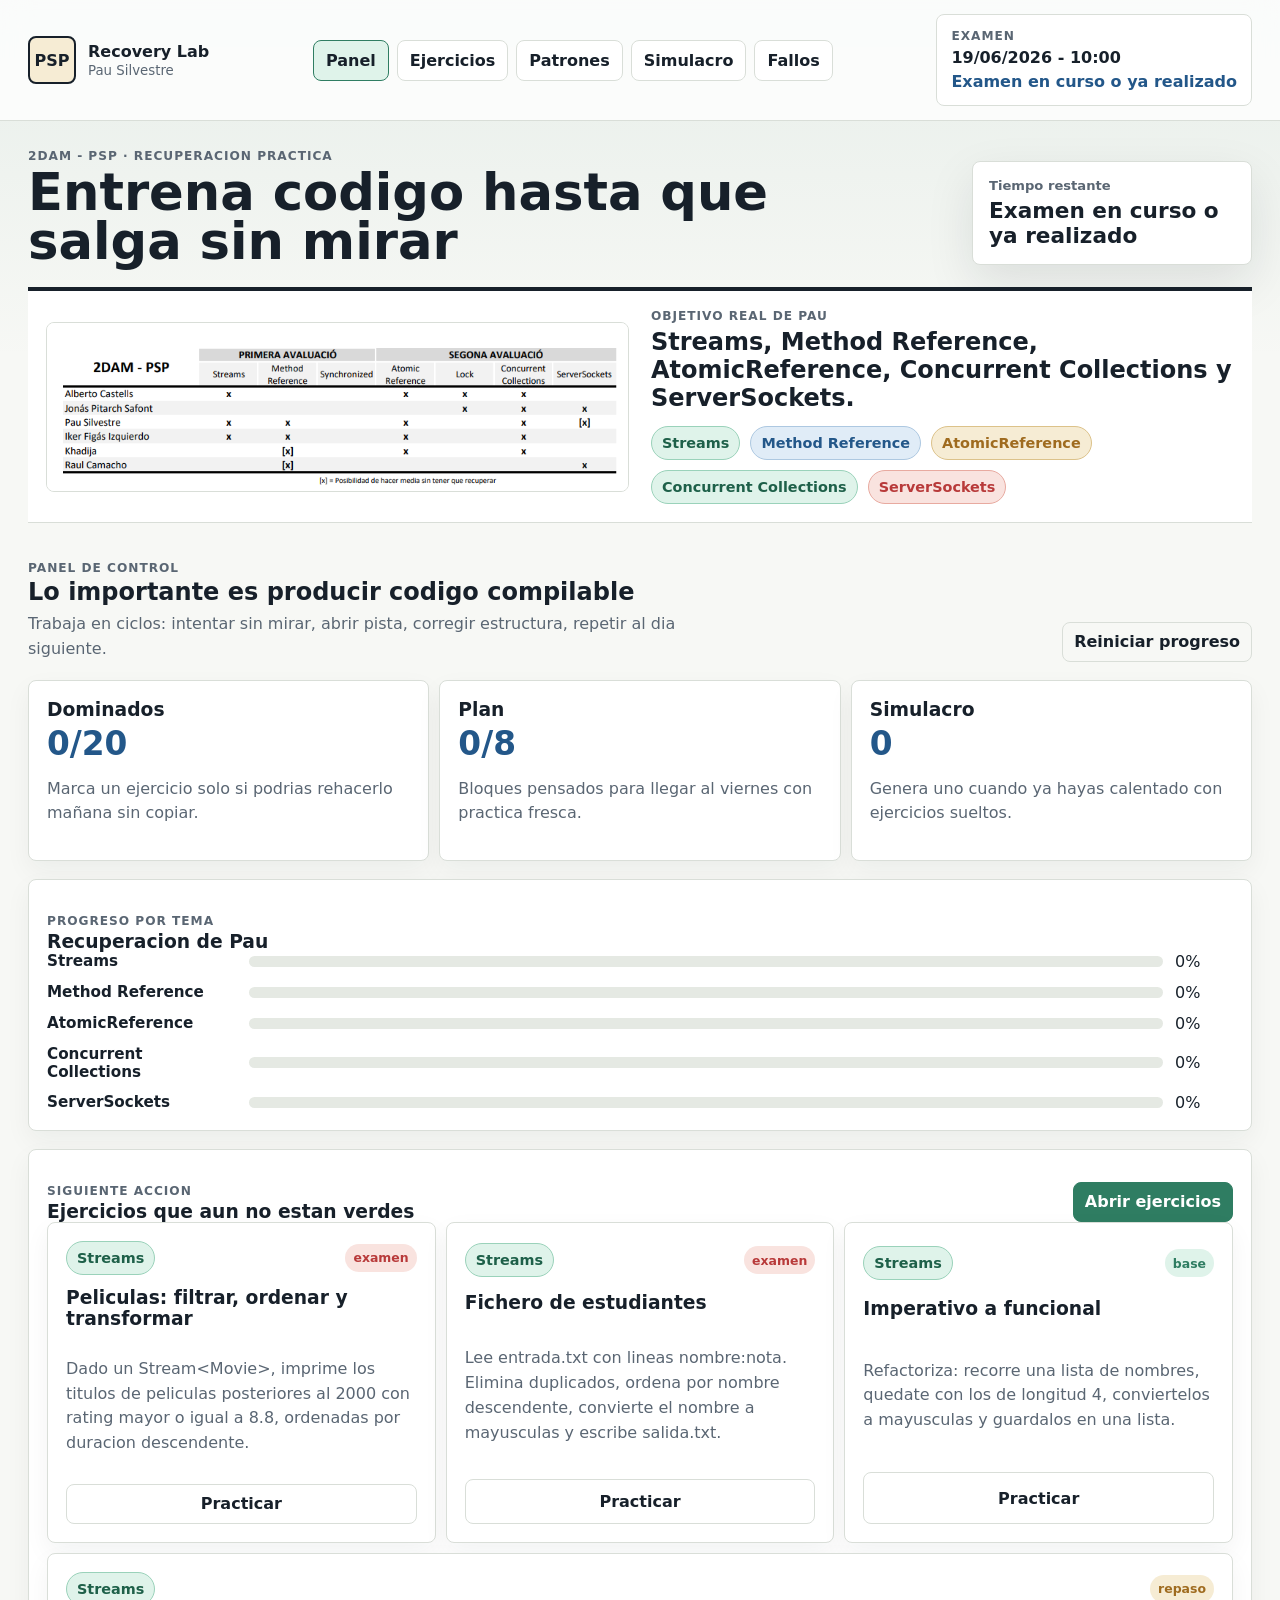
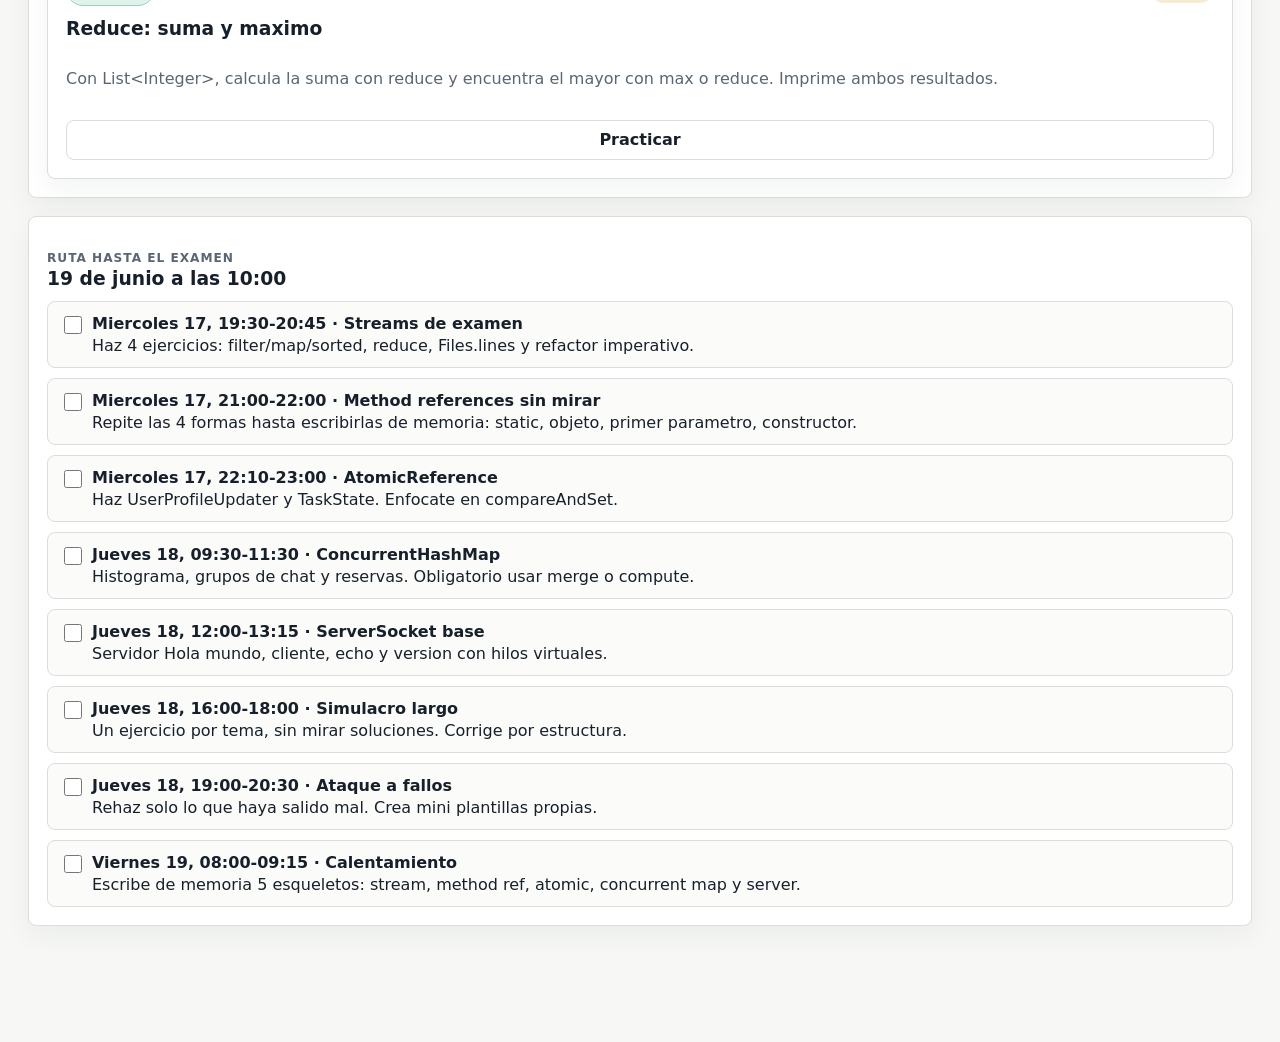
==== index.html @ b782ba67 "Add PSP recovery study site" ====
<!doctype html>
<html lang="es">
  <head>
    <meta charset="utf-8" />
    <meta name="viewport" content="width=device-width, initial-scale=1" />
    <title>PSP Recovery Lab - Pau Silvestre</title>
    <meta
      name="description"
      content="Entrenador practico de recuperacion para 2DAM PSP: Streams, Method References, AtomicReference, Concurrent Collections y ServerSockets."
    />
    <link rel="stylesheet" href="styles.css" />
  </head>
  <body>
    <div class="app-shell">
      <aside class="side-panel" aria-label="Navegacion principal">
        <a class="brand" href="#dashboard" data-view-link="dashboard" aria-label="Inicio">
          <span class="brand-mark">PSP</span>
          <span>
            <strong>Recovery Lab</strong>
            <small>Pau Silvestre</small>
          </span>
        </a>

        <nav class="main-nav">
          <button class="nav-button is-active" type="button" data-view-link="dashboard">
            Panel
          </button>
          <button class="nav-button" type="button" data-view-link="practice">
            Ejercicios
          </button>
          <button class="nav-button" type="button" data-view-link="patterns">
            Patrones
          </button>
          <button class="nav-button" type="button" data-view-link="exam">
            Simulacro
          </button>
          <button class="nav-button" type="button" data-view-link="mistakes">
            Fallos
          </button>
        </nav>

        <div class="side-card">
          <span class="mini-label">Examen</span>
          <strong>19/06/2026 - 10:00</strong>
          <span id="side-countdown">Calculando...</span>
        </div>

        <div class="side-links">
          <a href="temario/a3_stream.md">Streams</a>
          <a href="temario/a2_method_references.md">Method references</a>
          <a href="temario/a7_atomic_variables.md">Atomic</a>
          <a href="temario/a8_concurrent_collections.md">Concurrent</a>
          <a href="temario/a9_serversocket.md">ServerSocket</a>
        </div>
      </aside>

      <main class="workspace">
        <header class="topbar">
          <div>
            <p class="eyebrow">2DAM - PSP · Recuperacion practica</p>
            <h1>Entrena codigo hasta que salga sin mirar</h1>
          </div>
          <div class="countdown-card" aria-live="polite">
            <span>Tiempo restante</span>
            <strong id="countdown">Calculando...</strong>
          </div>
        </header>

        <section class="focus-strip" aria-labelledby="focus-title">
          <img
            src="assets/recuperacion-psp-pau.png"
            alt="Tabla de recuperacion de PSP con los temas asignados a Pau Silvestre"
          />
          <div>
            <p class="eyebrow" id="focus-title">Objetivo real de Pau</p>
            <h2>Streams, Method Reference, AtomicReference, Concurrent Collections y ServerSockets.</h2>
            <div class="topic-chips" id="topic-chips"></div>
          </div>
        </section>

        <section class="view-panel" id="dashboard-panel" data-view-panel="dashboard"></section>
        <section class="view-panel" id="practice-panel" data-view-panel="practice" hidden></section>
        <section class="view-panel" id="patterns-panel" data-view-panel="patterns" hidden></section>
        <section class="view-panel" id="exam-panel" data-view-panel="exam" hidden></section>
        <section class="view-panel" id="mistakes-panel" data-view-panel="mistakes" hidden></section>
      </main>
    </div>

    <div class="toast" id="toast" role="status" aria-live="polite"></div>
    <script src="app.js"></script>
  </body>
</html>
---- styles.css ----
:root {
  color-scheme: light;
  --ink: #17202a;
  --muted: #5a6673;
  --paper: #f7f8f5;
  --panel: #ffffff;
  --line: #d9ded8;
  --line-strong: #aab6aa;
  --green: #2f7d62;
  --green-soft: #dff3ea;
  --blue: #235789;
  --blue-soft: #e0ecf7;
  --red: #b83a3a;
  --red-soft: #f9e3df;
  --gold: #9f6b1f;
  --gold-soft: #f6ecd4;
  --violet: #615099;
  --shadow: 0 18px 48px rgba(23, 32, 42, 0.1);
  --radius: 8px;
  --mono: "SFMono-Regular", Consolas, "Liberation Mono", monospace;
  --sans: Inter, ui-sans-serif, system-ui, -apple-system, BlinkMacSystemFont, "Segoe UI", sans-serif;
}

* {
  box-sizing: border-box;
}

html {
  min-width: 320px;
  scroll-behavior: smooth;
}

body {
  margin: 0;
  min-height: 100vh;
  background:
    linear-gradient(180deg, rgba(47, 125, 98, 0.08), transparent 360px),
    var(--paper);
  color: var(--ink);
  font-family: var(--sans);
  overflow-x: hidden;
}

button,
textarea,
input,
select {
  font: inherit;
}

button {
  cursor: pointer;
}

a {
  color: inherit;
}

pre,
code {
  font-family: var(--mono);
}

.app-shell {
  display: grid;
  grid-template-columns: minmax(0, 1fr);
  min-height: 100vh;
  overflow-x: hidden;
}

.side-panel {
  position: sticky;
  top: 0;
  z-index: 20;
  display: grid;
  grid-template-columns: auto minmax(0, 1fr) auto;
  gap: 16px;
  align-items: center;
  width: 100%;
  padding: 14px 28px;
  border-bottom: 1px solid var(--line);
  background: rgba(255, 255, 255, 0.78);
  backdrop-filter: blur(14px);
}

.brand {
  display: flex;
  align-items: center;
  gap: 12px;
  color: var(--ink);
  text-decoration: none;
}

.brand-mark {
  display: grid;
  place-items: center;
  width: 48px;
  height: 48px;
  border: 2px solid var(--ink);
  border-radius: 8px;
  background: var(--gold-soft);
  color: var(--ink);
  font-weight: 900;
  letter-spacing: 0;
}

.brand strong,
.brand small {
  display: block;
}

.brand small {
  margin-top: 2px;
  color: var(--muted);
}

.main-nav {
  display: flex;
  flex-wrap: wrap;
  gap: 8px;
  justify-content: center;
  min-width: 0;
}

.nav-button,
.filter-button,
.small-button,
.primary-button,
.ghost-button {
  min-height: 40px;
  border: 1px solid var(--line);
  border-radius: 8px;
  background: var(--panel);
  color: var(--ink);
  font-weight: 700;
}

.nav-button {
  width: auto;
  padding: 10px 12px;
  text-align: center;
  white-space: nowrap;
}

.nav-button:hover,
.nav-button.is-active,
.filter-button:hover,
.filter-button.is-active {
  border-color: var(--green);
  background: var(--green-soft);
}

.side-card {
  display: grid;
  gap: 5px;
  min-width: 220px;
  padding: 14px;
  border: 1px solid var(--line);
  border-radius: 8px;
  background: var(--panel);
}

.mini-label,
.eyebrow {
  margin: 0;
  color: var(--muted);
  font-size: 0.76rem;
  font-weight: 800;
  letter-spacing: 0.08em;
  text-transform: uppercase;
}

.side-card strong {
  font-size: 1rem;
}

.side-card span:last-child {
  color: var(--blue);
  font-weight: 800;
}

.side-links {
  display: none;
}

.side-links a {
  display: block;
  padding: 8px 0;
  color: var(--muted);
  font-size: 0.92rem;
  text-decoration: none;
}

.side-links a:hover {
  color: var(--green);
  text-decoration: underline;
}

.workspace {
  display: grid;
  gap: 22px;
  align-content: start;
  width: 100%;
  max-width: 1480px;
  margin: 0 auto;
  padding: 28px;
  min-width: 0;
}

.topbar {
  display: grid;
  grid-template-columns: minmax(0, 1fr) minmax(220px, 280px);
  align-items: end;
  gap: 24px;
}

.topbar h1,
.focus-strip h2 {
  margin: 5px 0 0;
  letter-spacing: 0;
}

.topbar h1 {
  max-width: 780px;
  font-size: clamp(2rem, 4vw, 4.5rem);
  line-height: 0.95;
}

.countdown-card {
  display: grid;
  gap: 5px;
  min-width: 230px;
  padding: 16px;
  border: 1px solid var(--line);
  border-radius: 8px;
  background: var(--panel);
  box-shadow: var(--shadow);
}

.countdown-card span {
  color: var(--muted);
  font-size: 0.82rem;
  font-weight: 800;
}

.countdown-card strong {
  font-size: 1.35rem;
}

.focus-strip {
  display: grid;
  grid-template-columns: repeat(auto-fit, minmax(min(340px, 100%), 1fr));
  gap: 22px;
  align-items: center;
  padding: 18px;
  border-top: 4px solid var(--ink);
  border-bottom: 1px solid var(--line);
  background: var(--panel);
}

.focus-strip img {
  display: block;
  width: 100%;
  height: auto;
  border: 1px solid var(--line);
  border-radius: 8px;
  background: #fff;
}

.topic-chips,
.filter-bar,
.action-row,
.stats-grid,
.template-grid,
.mistake-grid,
.quick-grid {
  display: flex;
  flex-wrap: wrap;
  gap: 10px;
}

.topic-chips {
  margin-top: 14px;
}

.chip {
  display: inline-flex;
  align-items: center;
  min-height: 34px;
  padding: 7px 10px;
  border: 1px solid var(--line);
  border-radius: 999px;
  background: #fff;
  color: var(--ink);
  font-size: 0.9rem;
  font-weight: 800;
}

.chip[data-tone="green"] {
  border-color: #9ad2ba;
  background: var(--green-soft);
  color: #1e6049;
}

.chip[data-tone="blue"] {
  border-color: #adc8e1;
  background: var(--blue-soft);
  color: var(--blue);
}

.chip[data-tone="gold"] {
  border-color: #dcc28a;
  background: var(--gold-soft);
  color: var(--gold);
}

.chip[data-tone="red"] {
  border-color: #e8aaa0;
  background: var(--red-soft);
  color: var(--red);
}

.view-panel {
  display: grid;
  gap: 18px;
}

.section-header {
  display: grid;
  grid-template-columns: minmax(0, 1fr) auto;
  align-items: end;
  gap: 18px;
  padding-top: 8px;
}

.section-header h2,
.exercise-card h3,
.template-card h3,
.stat-card h3,
.plan-block h3,
.exam-card h3,
.mistake-card h3 {
  margin: 0;
  letter-spacing: 0;
}

.section-header p,
.exercise-card p,
.template-card p,
.stat-card p,
.plan-block p,
.exam-card p,
.mistake-card p {
  color: var(--muted);
  line-height: 1.55;
}

.section-header p {
  max-width: 720px;
  margin: 6px 0 0;
}

.stat-card,
.plan-block,
.exercise-card,
.template-card,
.exam-card,
.mistake-card {
  border: 1px solid var(--line);
  border-radius: 8px;
  background: var(--panel);
  box-shadow: 0 10px 26px rgba(23, 32, 42, 0.05);
}

.stat-card,
.plan-block,
.template-card,
.exam-card,
.mistake-card {
  padding: 18px;
}

.stat-card {
  flex: 1 1 220px;
  min-width: 220px;
}

.stat-value {
  display: block;
  margin-top: 8px;
  color: var(--blue);
  font-size: 2.05rem;
  font-weight: 900;
  line-height: 1;
}

.progress-list {
  display: grid;
  gap: 12px;
}

.progress-item {
  display: grid;
  grid-template-columns: minmax(120px, 190px) minmax(0, 1fr) 58px;
  gap: 12px;
  align-items: center;
}

.progress-item strong {
  font-size: 0.95rem;
}

.bar {
  position: relative;
  overflow: hidden;
  height: 11px;
  border-radius: 999px;
  background: #e5e9e3;
}

.bar span {
  display: block;
  height: 100%;
  border-radius: inherit;
  background: linear-gradient(90deg, var(--green), var(--blue));
}

.plan-list {
  display: grid;
  gap: 10px;
  margin: 12px 0 0;
  padding: 0;
  list-style: none;
}

.plan-list label {
  display: grid;
  grid-template-columns: 22px minmax(0, 1fr);
  gap: 10px;
  align-items: start;
  padding: 12px;
  border: 1px solid var(--line);
  border-radius: 8px;
  background: #fbfcfa;
}

.plan-list input {
  width: 18px;
  height: 18px;
  margin-top: 2px;
  accent-color: var(--green);
}

.plan-list strong {
  display: block;
  margin-bottom: 3px;
}

.filter-button {
  padding: 8px 12px;
}

.exercise-list {
  display: grid;
  gap: 16px;
}

.exercise-card {
  display: grid;
  grid-template-columns: minmax(0, 1.35fr) minmax(320px, 0.65fr);
  overflow: hidden;
}

.exercise-main {
  display: grid;
  gap: 14px;
  padding: 18px;
}

.exercise-aside {
  display: grid;
  gap: 12px;
  align-content: start;
  padding: 18px;
  border-left: 1px solid var(--line);
  background: #fbfcfa;
}

.exercise-title-row,
.template-title-row,
.exam-title-row {
  display: flex;
  flex-wrap: wrap;
  gap: 10px;
  align-items: center;
  justify-content: space-between;
}

.difficulty {
  display: inline-flex;
  align-items: center;
  min-height: 28px;
  padding: 5px 8px;
  border-radius: 999px;
  background: var(--blue-soft);
  color: var(--blue);
  font-size: 0.78rem;
  font-weight: 900;
}

.difficulty[data-level="examen"] {
  background: var(--red-soft);
  color: var(--red);
}

.difficulty[data-level="base"] {
  background: var(--green-soft);
  color: var(--green);
}

.difficulty[data-level="repaso"] {
  background: var(--gold-soft);
  color: var(--gold);
}

.attack-list,
.mistake-list,
.check-list {
  margin: 0;
  padding-left: 20px;
  color: var(--ink);
  line-height: 1.55;
}

.check-list {
  display: grid;
  gap: 8px;
  padding-left: 0;
  list-style: none;
}

.check-list label {
  display: grid;
  grid-template-columns: 20px minmax(0, 1fr);
  gap: 8px;
  align-items: start;
}

.check-list input {
  width: 17px;
  height: 17px;
  margin-top: 3px;
  accent-color: var(--green);
}

.answer-box {
  display: block;
  width: 100%;
  min-height: 260px;
  resize: vertical;
  padding: 13px;
  border: 1px solid var(--line-strong);
  border-radius: 8px;
  background: #101820;
  color: #f3f7f4;
  font-family: var(--mono);
  font-size: 0.9rem;
  line-height: 1.45;
  tab-size: 4;
}

.answer-box:focus {
  outline: 3px solid rgba(47, 125, 98, 0.2);
  border-color: var(--green);
}

.small-button,
.primary-button,
.ghost-button {
  display: inline-flex;
  align-items: center;
  justify-content: center;
  gap: 8px;
  padding: 8px 11px;
}

.primary-button {
  border-color: var(--green);
  background: var(--green);
  color: white;
}

.ghost-button {
  background: transparent;
}

.small-button:hover,
.ghost-button:hover {
  border-color: var(--blue);
  color: var(--blue);
}

.primary-button:hover {
  background: #266b52;
}

details {
  border: 1px solid var(--line);
  border-radius: 8px;
  background: #fff;
}

summary {
  min-height: 40px;
  padding: 10px 12px;
  font-weight: 900;
  cursor: pointer;
}

pre {
  overflow: auto;
  max-height: 430px;
  margin: 0;
  padding: 14px;
  border-top: 1px solid var(--line);
  background: #101820;
  color: #eef7f1;
  font-size: 0.84rem;
  line-height: 1.45;
}

.result-box {
  min-height: 46px;
  padding: 10px 12px;
  border: 1px solid var(--line);
  border-radius: 8px;
  background: var(--blue-soft);
  color: var(--blue);
  font-weight: 800;
  line-height: 1.45;
}

.result-box.is-good {
  border-color: #9ad2ba;
  background: var(--green-soft);
  color: var(--green);
}

.result-box.is-warn {
  border-color: #dcc28a;
  background: var(--gold-soft);
  color: var(--gold);
}

.result-box.is-bad {
  border-color: #e8aaa0;
  background: var(--red-soft);
  color: var(--red);
}

.template-grid,
.mistake-grid,
.quick-grid {
  align-items: stretch;
}

.template-card {
  display: grid;
  gap: 12px;
  flex: 1 1 310px;
  min-width: min(100%, 310px);
}

.flashcard {
  min-height: 220px;
  padding: 18px;
  border: 1px solid var(--line);
  border-radius: 8px;
  background: var(--panel);
}

.flashcard strong {
  display: block;
  margin-bottom: 8px;
}

.flash-answer {
  display: none;
  margin-top: 14px;
}

.flashcard.is-open .flash-answer {
  display: block;
}

.exam-layout {
  display: grid;
  grid-template-columns: minmax(0, 1fr) 310px;
  gap: 18px;
  align-items: start;
}

.exam-list {
  display: grid;
  gap: 16px;
}

.exam-card textarea {
  min-height: 190px;
}

.timer-box {
  position: sticky;
  top: 22px;
  display: grid;
  gap: 14px;
}

.timer-face {
  display: grid;
  place-items: center;
  min-height: 120px;
  border: 2px solid var(--ink);
  border-radius: 8px;
  background: var(--gold-soft);
  color: var(--ink);
  font-size: 2.2rem;
  font-weight: 900;
}

.mistake-card {
  flex: 1 1 320px;
  min-width: min(100%, 320px);
}

.empty-state {
  padding: 28px;
  border: 1px dashed var(--line-strong);
  border-radius: 8px;
  background: #fbfcfa;
  color: var(--muted);
  text-align: center;
}

.toast {
  position: fixed;
  right: 18px;
  bottom: 18px;
  z-index: 50;
  max-width: min(420px, calc(100vw - 36px));
  padding: 12px 14px;
  border: 1px solid var(--line);
  border-radius: 8px;
  background: #101820;
  color: white;
  box-shadow: var(--shadow);
  opacity: 0;
  transform: translateY(12px);
  transition: opacity 0.18s ease, transform 0.18s ease;
  pointer-events: none;
}

.toast.is-visible {
  opacity: 1;
  transform: translateY(0);
}

.sr-only {
  position: absolute;
  width: 1px;
  height: 1px;
  overflow: hidden;
  clip: rect(0, 0, 0, 0);
  white-space: nowrap;
}

@media (max-width: 1020px) {
  .side-panel {
    position: static;
    grid-template-columns: 1fr;
    align-items: stretch;
  }

  .brand {
    justify-content: center;
  }

  .main-nav {
    display: grid;
    grid-template-columns: repeat(auto-fit, minmax(130px, 1fr));
    justify-content: stretch;
  }

  .nav-button {
    width: 100%;
    text-align: center;
  }

  .side-card {
    min-width: 0;
  }

  .topbar,
  .section-header {
    grid-template-columns: 1fr;
    align-items: start;
  }

  .countdown-card {
    width: 100%;
    min-width: 0;
  }

  .exercise-card,
  .exam-layout {
    grid-template-columns: 1fr;
  }

  .exercise-aside {
    border-left: 0;
    border-top: 1px solid var(--line);
  }

  .timer-box {
    position: static;
  }
}

@media (max-width: 720px) {
  .workspace,
  .side-panel {
    padding: 16px;
  }

  .main-nav {
    grid-template-columns: repeat(2, minmax(0, 1fr));
  }

  .nav-button {
    white-space: normal;
  }

  .focus-strip {
    padding: 14px;
  }

  .progress-item {
    grid-template-columns: 1fr;
    gap: 6px;
  }

  .topbar h1 {
    font-size: 2.3rem;
  }

  .action-row > button,
  .filter-bar > button {
    flex: 1 1 160px;
  }
}
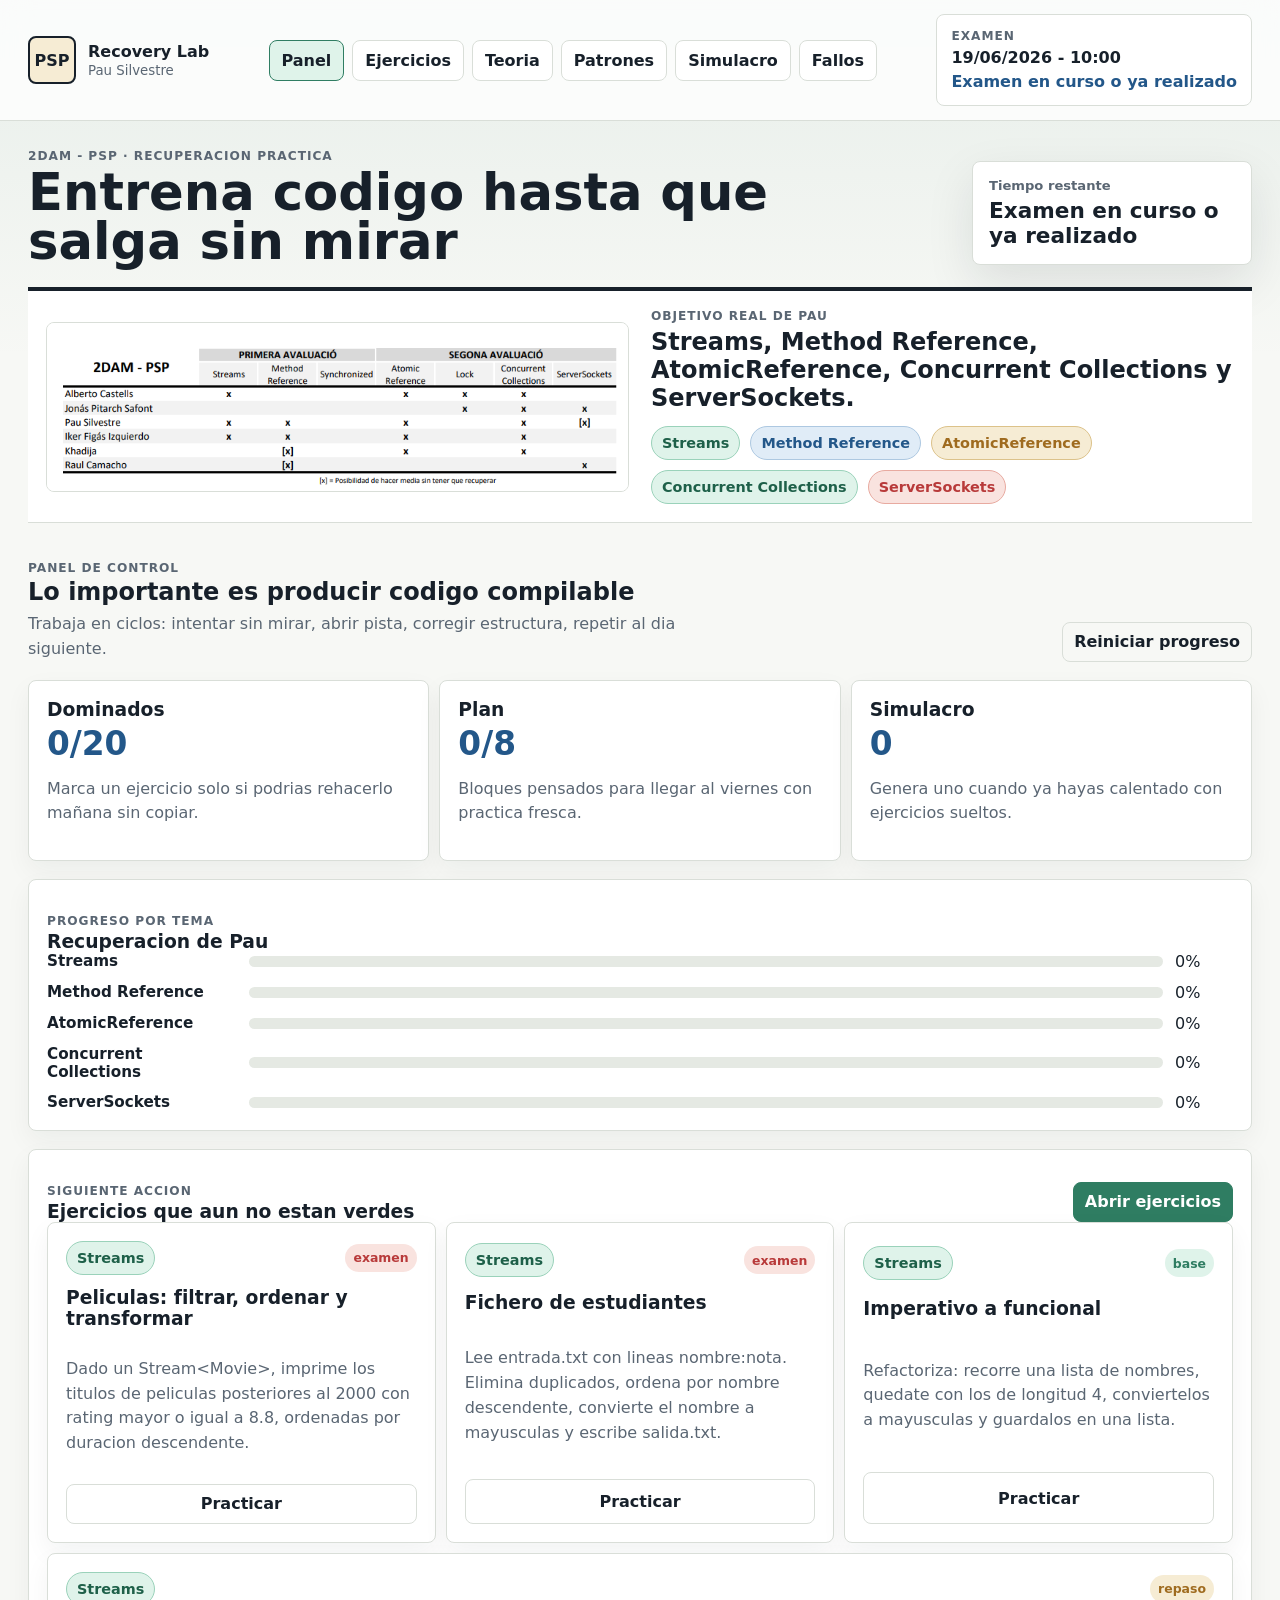
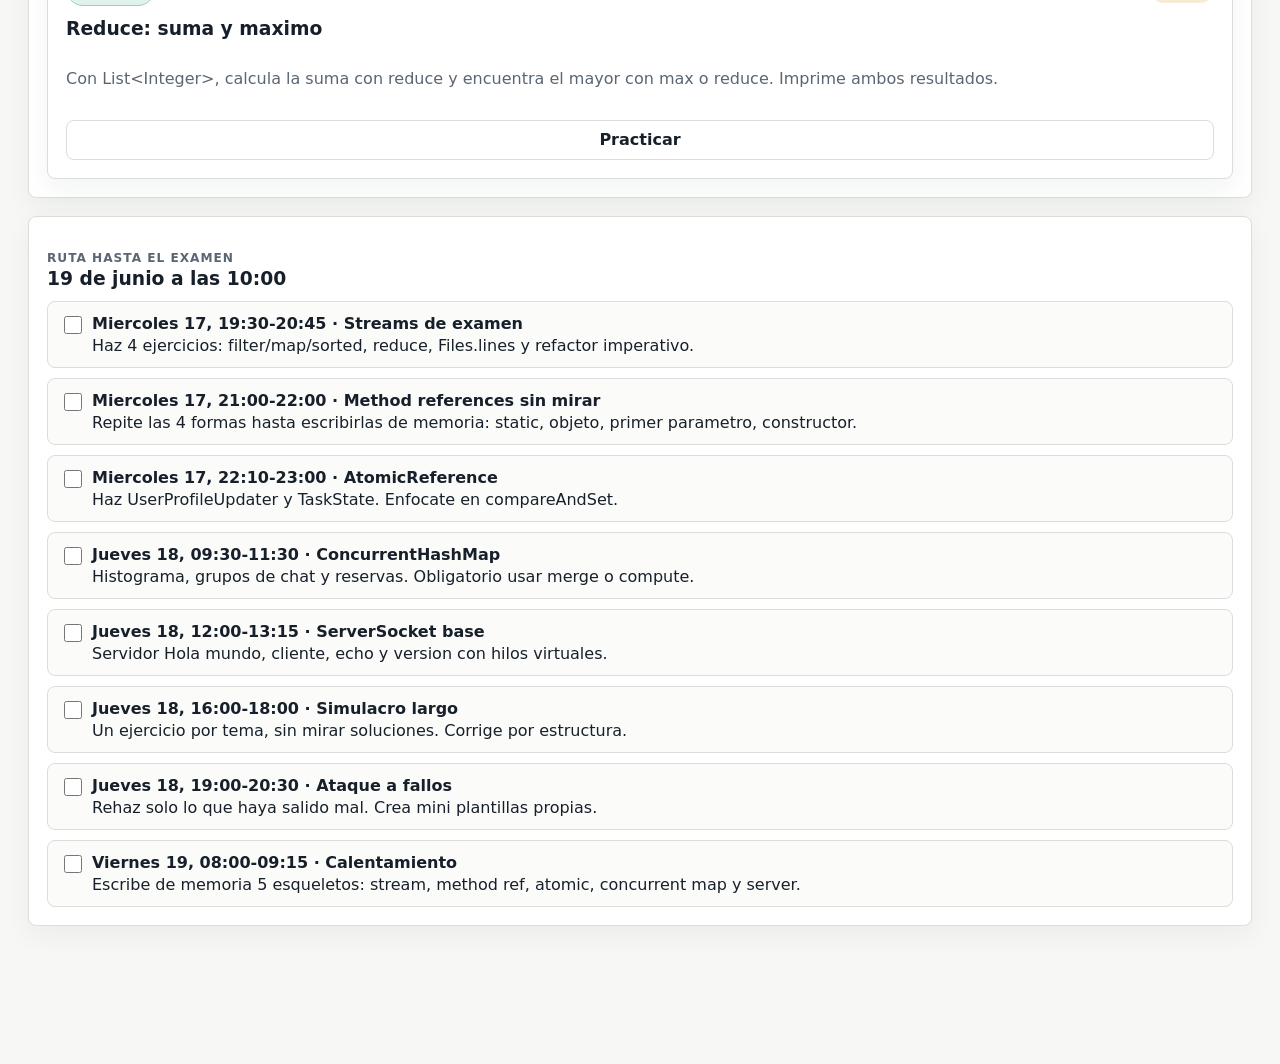
==== commit c82367a5: "Add streams theory section" ====
--- a/index.html
+++ b/index.html
@@ -27,6 +27,9 @@
           </button>
           <button class="nav-button" type="button" data-view-link="practice">
             Ejercicios
+          </button>
+          <button class="nav-button" type="button" data-view-link="theory">
+            Teoria
           </button>
           <button class="nav-button" type="button" data-view-link="patterns">
             Patrones
@@ -80,6 +83,7 @@
 
         <section class="view-panel" id="dashboard-panel" data-view-panel="dashboard"></section>
         <section class="view-panel" id="practice-panel" data-view-panel="practice" hidden></section>
+        <section class="view-panel" id="theory-panel" data-view-panel="theory" hidden></section>
         <section class="view-panel" id="patterns-panel" data-view-panel="patterns" hidden></section>
         <section class="view-panel" id="exam-panel" data-view-panel="exam" hidden></section>
         <section class="view-panel" id="mistakes-panel" data-view-panel="mistakes" hidden></section>
--- a/styles.css
+++ b/styles.css
@@ -858,3 +858,56 @@
     flex: 1 1 160px;
   }
 }
+
+.theory-hero,
+.theory-grid {
+  display: grid;
+  gap: 16px;
+}
+
+.theory-hero {
+  grid-template-columns: repeat(auto-fit, minmax(min(320px, 100%), 1fr));
+}
+
+.theory-hero article,
+.theory-card {
+  border: 1px solid var(--line);
+  border-radius: 8px;
+  background: var(--panel);
+  box-shadow: 0 10px 26px rgba(23, 32, 42, 0.05);
+}
+
+.theory-hero article {
+  padding: 18px;
+  border-top: 4px solid var(--green);
+}
+
+.theory-hero h3,
+.theory-card h3 {
+  margin: 12px 0 8px;
+}
+
+.theory-hero p,
+.theory-card p {
+  color: var(--muted);
+  line-height: 1.55;
+}
+
+.theory-card {
+  display: grid;
+  gap: 12px;
+  padding: 18px;
+}
+
+.theory-list {
+  display: grid;
+  gap: 8px;
+  margin: 0;
+  padding-left: 20px;
+  line-height: 1.55;
+}
+
+.theory-card pre {
+  border: 1px solid var(--line);
+  border-radius: 8px;
+}
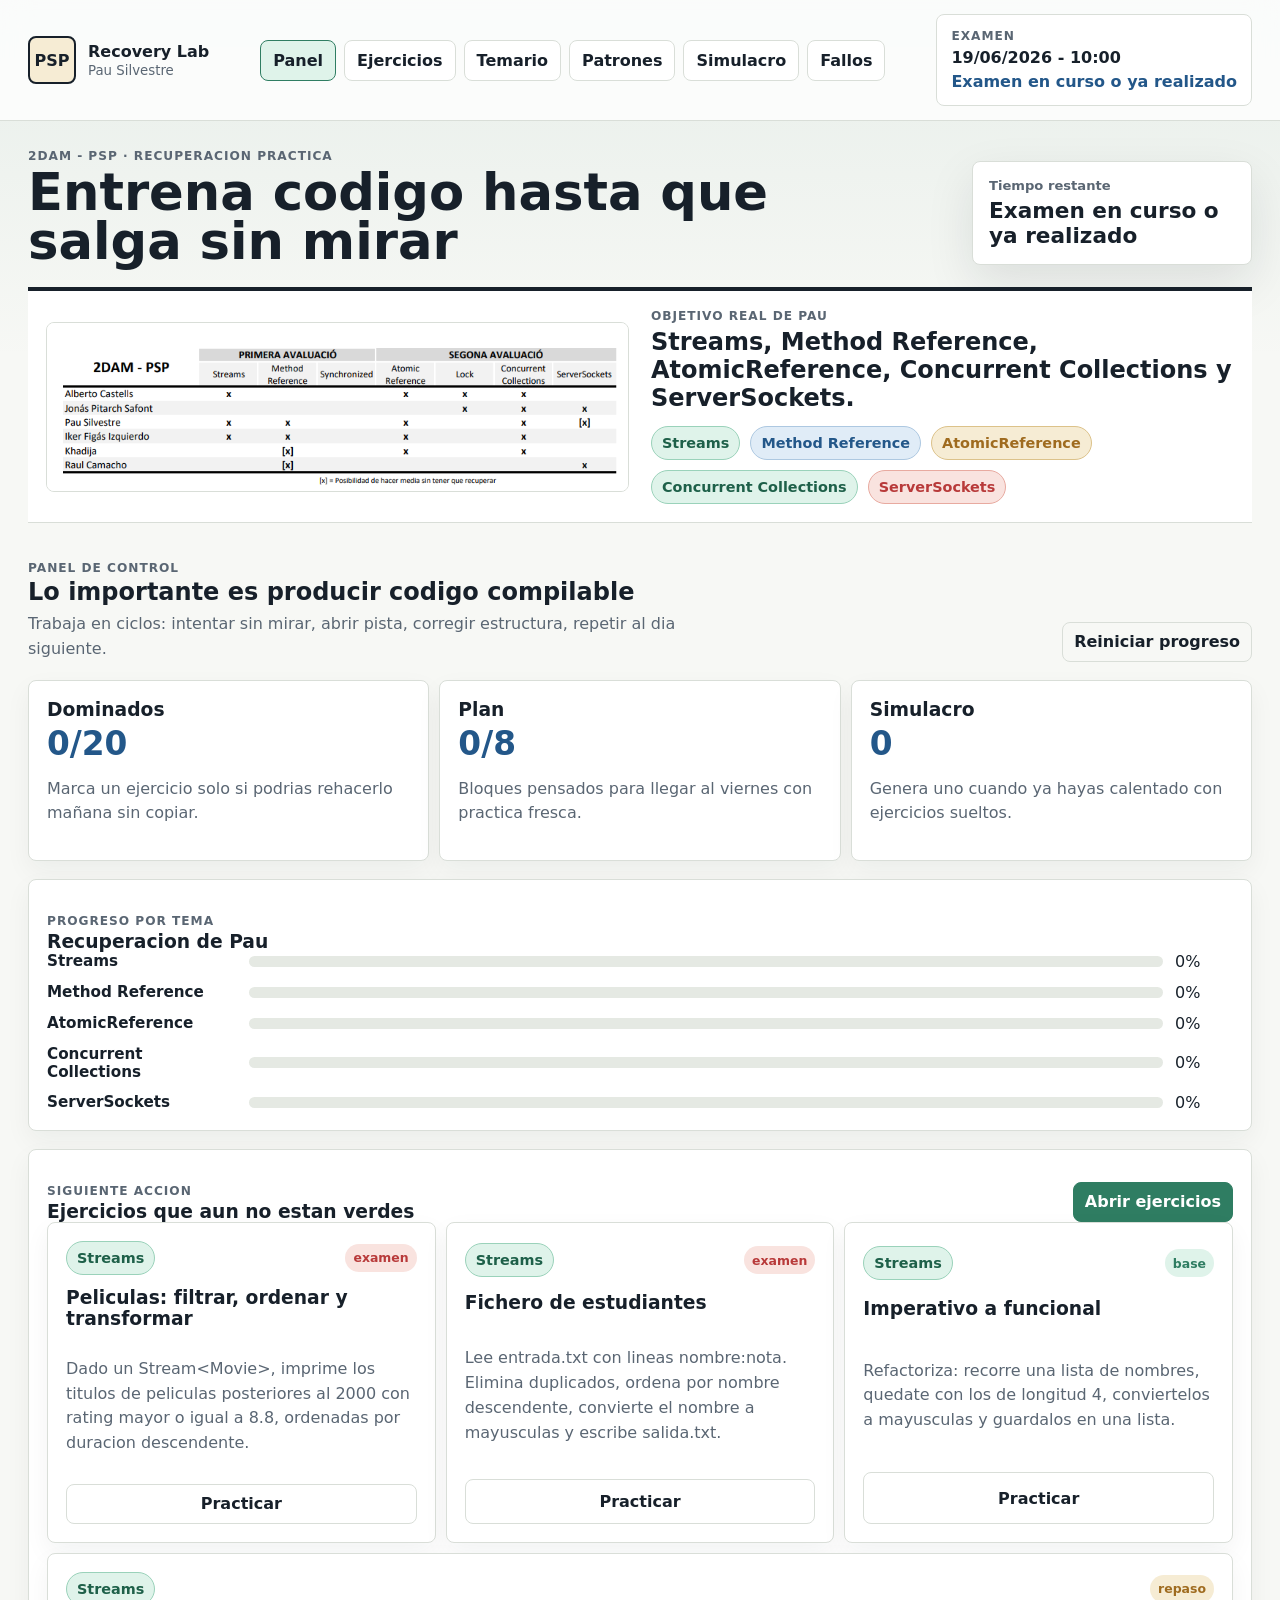
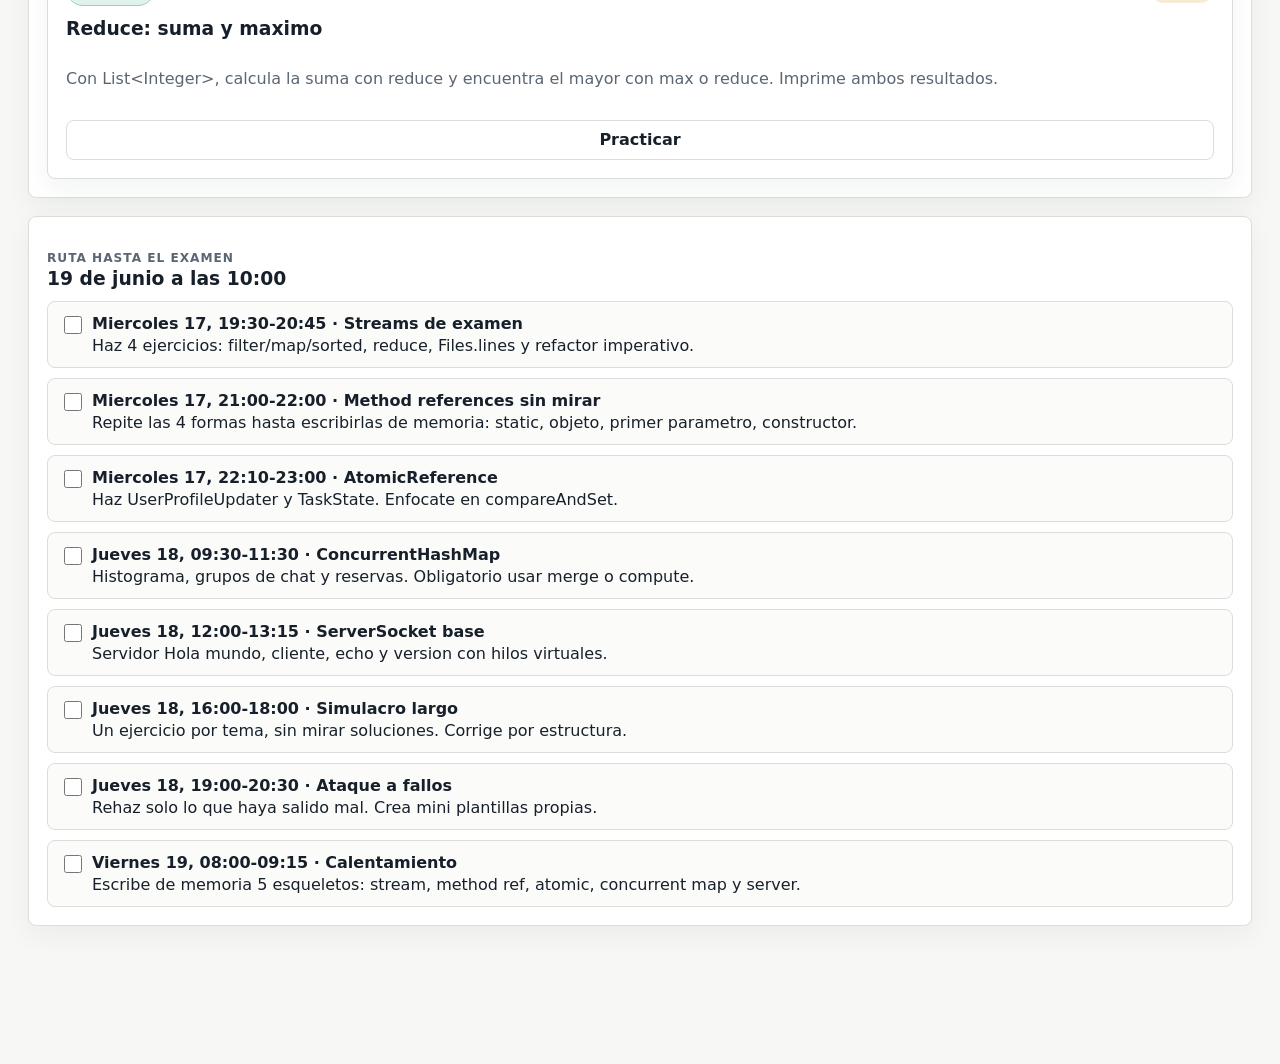
==== commit 72652d88: "feat: add structured temario section with reference tables Co-authored-by: Cursor <cursoragent@curso" ====
--- a/index.html
+++ b/index.html
@@ -28,8 +28,8 @@
           <button class="nav-button" type="button" data-view-link="practice">
             Ejercicios
           </button>
-          <button class="nav-button" type="button" data-view-link="theory">
-            Teoria
+          <button class="nav-button" type="button" data-view-link="temario">
+            Temario
           </button>
           <button class="nav-button" type="button" data-view-link="patterns">
             Patrones
@@ -49,11 +49,11 @@
         </div>
 
         <div class="side-links">
-          <a href="temario/a3_stream.md">Streams</a>
-          <a href="temario/a2_method_references.md">Method references</a>
-          <a href="temario/a7_atomic_variables.md">Atomic</a>
-          <a href="temario/a8_concurrent_collections.md">Concurrent</a>
-          <a href="temario/a9_serversocket.md">ServerSocket</a>
+          <a href="#temario" data-view-link="temario" data-temario-topic="streams">Streams</a>
+          <a href="#temario" data-view-link="temario" data-temario-topic="method">Method ref</a>
+          <a href="#temario" data-view-link="temario" data-temario-topic="atomic">Atomic</a>
+          <a href="#temario" data-view-link="temario" data-temario-topic="concurrent">Concurrent</a>
+          <a href="#temario" data-view-link="temario" data-temario-topic="socket">ServerSocket</a>
         </div>
       </aside>
 
@@ -83,7 +83,7 @@
 
         <section class="view-panel" id="dashboard-panel" data-view-panel="dashboard"></section>
         <section class="view-panel" id="practice-panel" data-view-panel="practice" hidden></section>
-        <section class="view-panel" id="theory-panel" data-view-panel="theory" hidden></section>
+        <section class="view-panel" id="temario-panel" data-view-panel="temario" hidden></section>
         <section class="view-panel" id="patterns-panel" data-view-panel="patterns" hidden></section>
         <section class="view-panel" id="exam-panel" data-view-panel="exam" hidden></section>
         <section class="view-panel" id="mistakes-panel" data-view-panel="mistakes" hidden></section>
--- a/styles.css
+++ b/styles.css
@@ -136,9 +136,13 @@
 }
 
 .nav-button {
+  display: inline-flex;
+  align-items: center;
+  justify-content: center;
   width: auto;
   padding: 10px 12px;
   text-align: center;
+  text-decoration: none;
   white-space: nowrap;
 }
 
@@ -320,6 +324,12 @@
   color: var(--red);
 }
 
+.chip[data-tone="violet"] {
+  border-color: #c8bddf;
+  background: #ece8f5;
+  color: var(--violet);
+}
+
 .view-panel {
   display: grid;
   gap: 18px;
@@ -865,6 +875,115 @@
   gap: 16px;
 }
 
+.temario-stack {
+  display: grid;
+  gap: 24px;
+}
+
+.temario-topic {
+  border: 1px solid var(--line);
+  border-radius: var(--radius);
+  background: var(--panel);
+  box-shadow: 0 10px 26px rgba(23, 32, 42, 0.05);
+  overflow: hidden;
+}
+
+.temario-topic-header {
+  display: flex;
+  justify-content: space-between;
+  gap: 16px;
+  padding: 20px 20px 0;
+  flex-wrap: wrap;
+}
+
+.temario-topic-header h3 {
+  margin: 10px 0 8px;
+}
+
+.temario-topic-header p {
+  margin: 0;
+  color: var(--muted);
+  line-height: 1.55;
+  max-width: 62ch;
+}
+
+.temario-links {
+  display: flex;
+  gap: 8px;
+  flex-wrap: wrap;
+  align-items: flex-start;
+}
+
+.temario-links a {
+  text-decoration: none;
+}
+
+.temario-tables {
+  display: grid;
+  gap: 18px;
+  padding: 16px 20px 20px;
+}
+
+.temario-table-block h4 {
+  margin: 0 0 10px;
+  font-size: 0.95rem;
+  color: var(--ink);
+}
+
+.temario-table-wrap {
+  overflow-x: auto;
+  border: 1px solid var(--line);
+  border-radius: var(--radius);
+}
+
+.temario-table {
+  width: 100%;
+  min-width: 520px;
+  border-collapse: collapse;
+  font-size: 0.9rem;
+}
+
+.temario-table th,
+.temario-table td {
+  padding: 10px 12px;
+  border-bottom: 1px solid var(--line);
+  text-align: left;
+  vertical-align: top;
+  line-height: 1.45;
+}
+
+.temario-table thead th {
+  background: var(--paper);
+  font-size: 0.78rem;
+  letter-spacing: 0.04em;
+  text-transform: uppercase;
+  color: var(--muted);
+}
+
+.temario-table tbody tr:last-child th,
+.temario-table tbody tr:last-child td {
+  border-bottom: none;
+}
+
+.temario-table tbody tr:nth-child(even) td,
+.temario-table tbody tr:nth-child(even) th[scope="row"] {
+  background: rgba(247, 248, 245, 0.72);
+}
+
+.temario-table th[scope="row"] {
+  font-weight: 600;
+  white-space: nowrap;
+}
+
+.temario-table th[scope="row"] code,
+.temario-table td code {
+  font-family: var(--mono);
+  font-size: 0.86em;
+  color: var(--blue);
+  background: transparent;
+  padding: 0;
+}
+
 .theory-hero {
   grid-template-columns: repeat(auto-fit, minmax(min(320px, 100%), 1fr));
 }
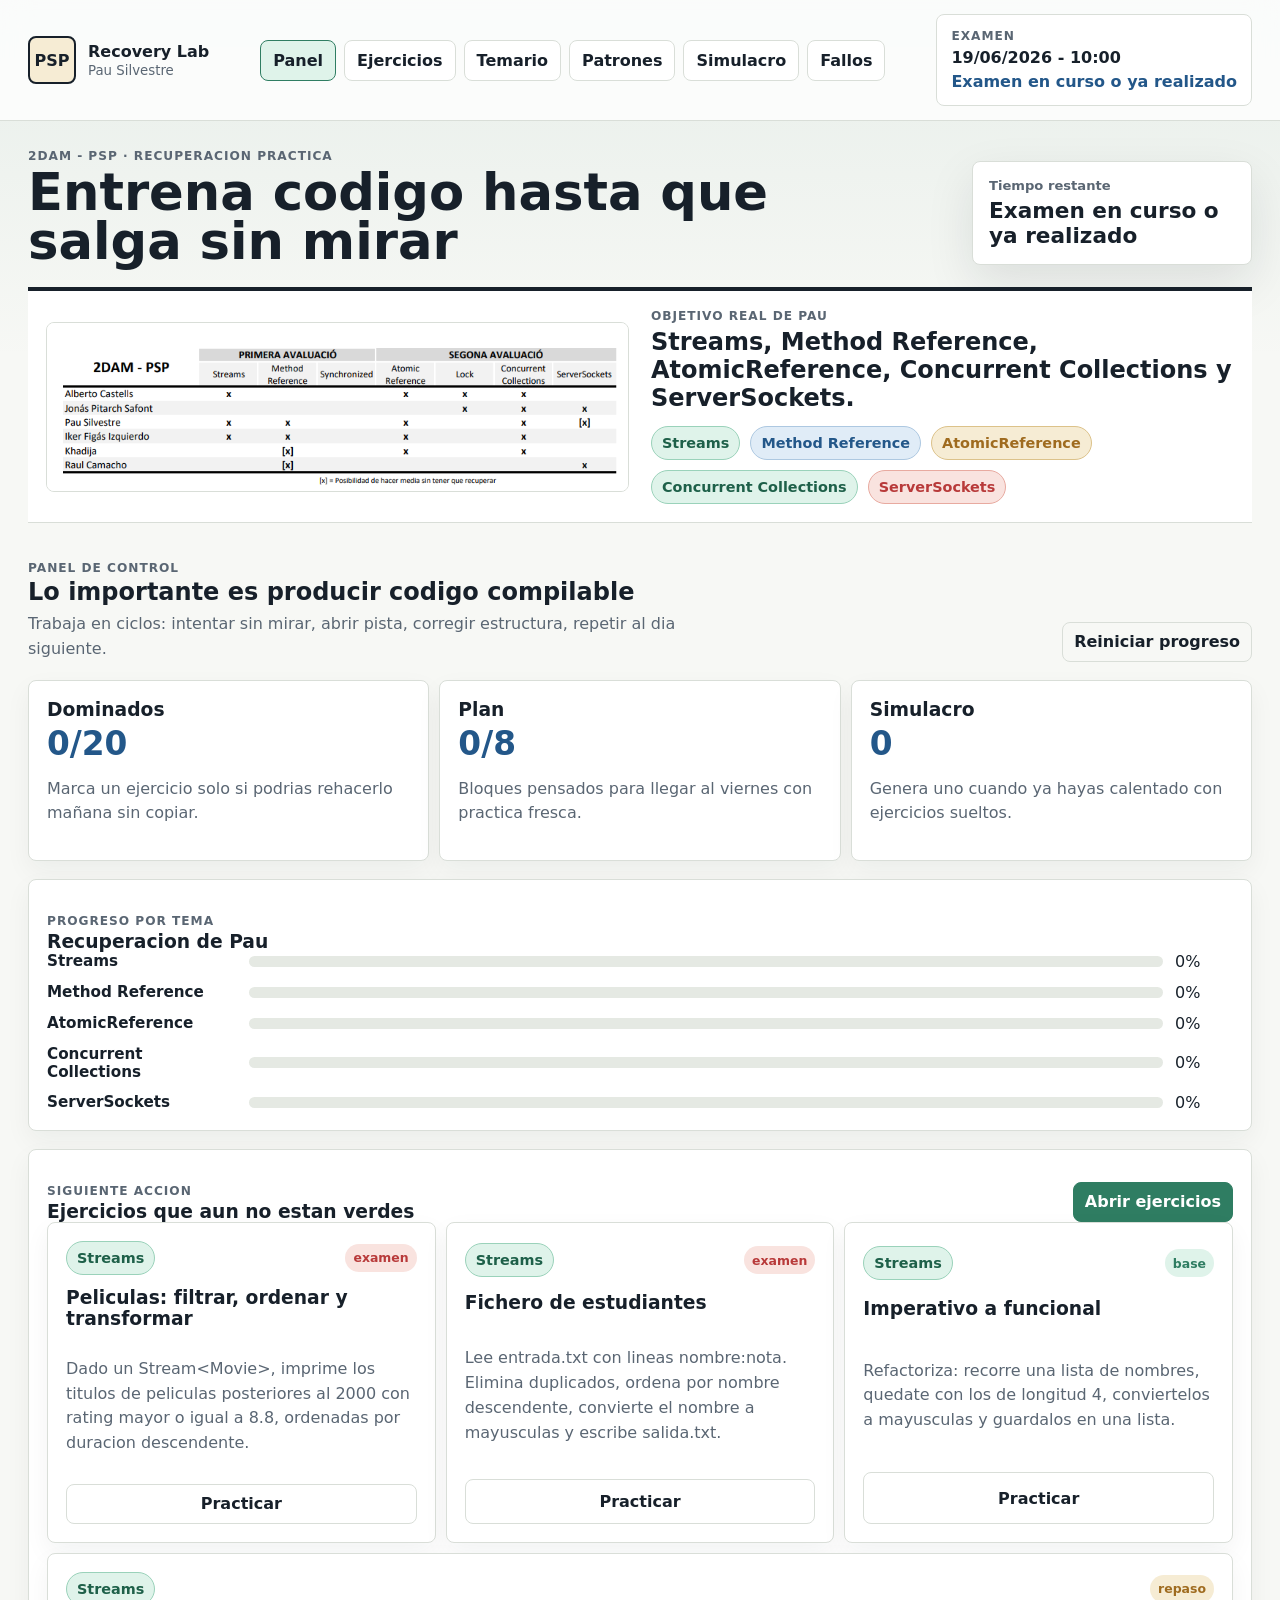
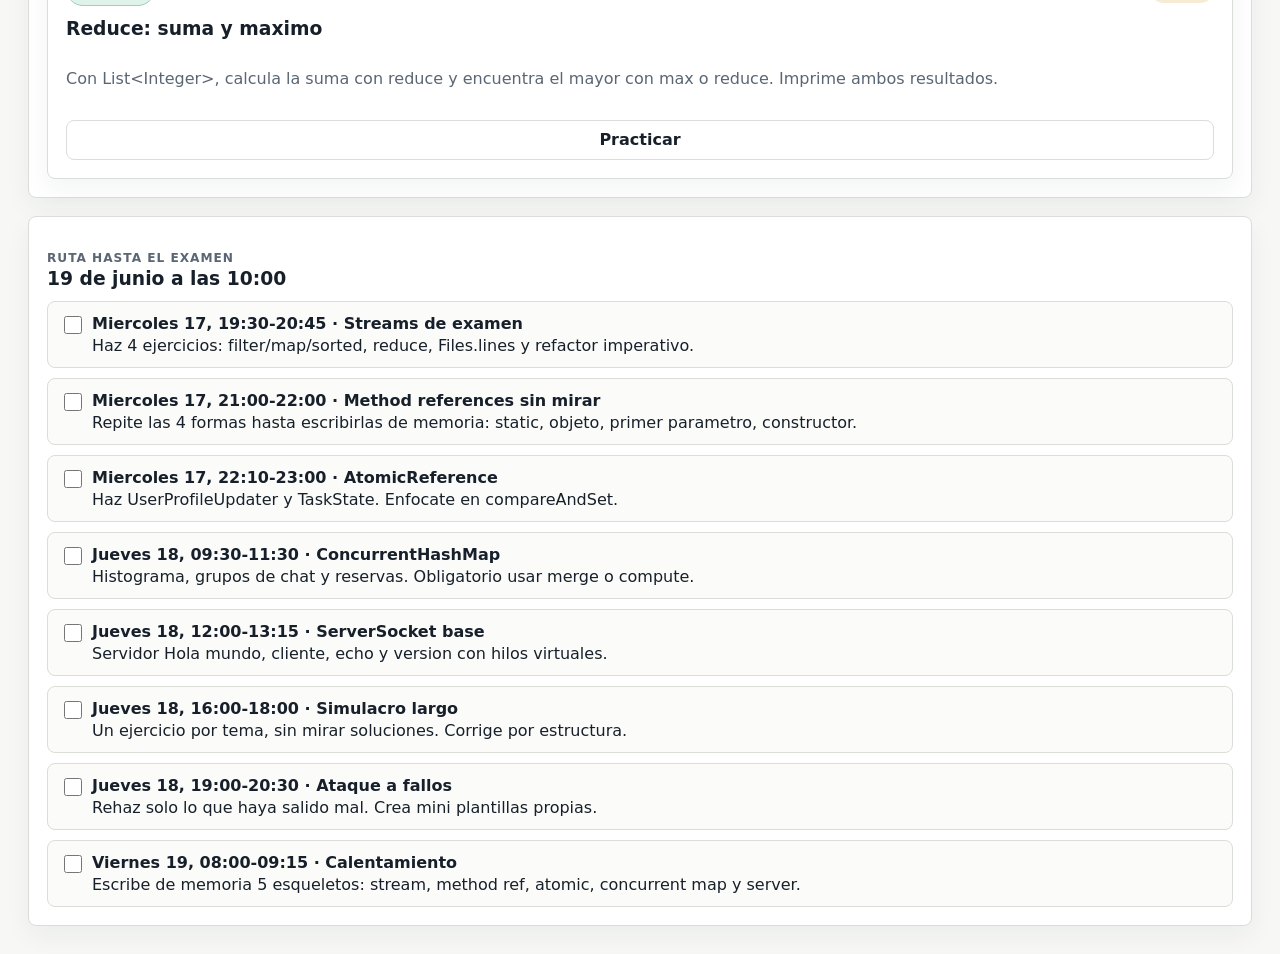
==== commit e33b3d0f: "fix: load app scripts correctly on temario page and avoid folder conflict Co-authored-by: Cursor <cu" ====
--- a/index.html
+++ b/index.html
@@ -3,17 +3,17 @@
   <head>
     <meta charset="utf-8" />
     <meta name="viewport" content="width=device-width, initial-scale=1" />
-    <title>PSP Recovery Lab - Pau Silvestre</title>
+    <title>Panel - PSP Recovery Lab</title>
     <meta
       name="description"
       content="Entrenador practico de recuperacion para 2DAM PSP: Streams, Method References, AtomicReference, Concurrent Collections y ServerSockets."
     />
     <link rel="stylesheet" href="styles.css" />
   </head>
-  <body>
+  <body data-page="dashboard">
     <div class="app-shell">
       <aside class="side-panel" aria-label="Navegacion principal">
-        <a class="brand" href="#dashboard" data-view-link="dashboard" aria-label="Inicio">
+        <a class="brand" href="index.html" aria-label="Inicio">
           <span class="brand-mark">PSP</span>
           <span>
             <strong>Recovery Lab</strong>
@@ -21,26 +21,7 @@
           </span>
         </a>
 
-        <nav class="main-nav">
-          <button class="nav-button is-active" type="button" data-view-link="dashboard">
-            Panel
-          </button>
-          <button class="nav-button" type="button" data-view-link="practice">
-            Ejercicios
-          </button>
-          <button class="nav-button" type="button" data-view-link="temario">
-            Temario
-          </button>
-          <button class="nav-button" type="button" data-view-link="patterns">
-            Patrones
-          </button>
-          <button class="nav-button" type="button" data-view-link="exam">
-            Simulacro
-          </button>
-          <button class="nav-button" type="button" data-view-link="mistakes">
-            Fallos
-          </button>
-        </nav>
+        <nav class="main-nav" id="main-nav" aria-label="Secciones"></nav>
 
         <div class="side-card">
           <span class="mini-label">Examen</span>
@@ -48,13 +29,7 @@
           <span id="side-countdown">Calculando...</span>
         </div>
 
-        <div class="side-links">
-          <a href="#temario" data-view-link="temario" data-temario-topic="streams">Streams</a>
-          <a href="#temario" data-view-link="temario" data-temario-topic="method">Method ref</a>
-          <a href="#temario" data-view-link="temario" data-temario-topic="atomic">Atomic</a>
-          <a href="#temario" data-view-link="temario" data-temario-topic="concurrent">Concurrent</a>
-          <a href="#temario" data-view-link="temario" data-temario-topic="socket">ServerSocket</a>
-        </div>
+        <div class="side-links" id="side-links"></div>
       </aside>
 
       <main class="workspace">
@@ -81,16 +56,30 @@
           </div>
         </section>
 
-        <section class="view-panel" id="dashboard-panel" data-view-panel="dashboard"></section>
-        <section class="view-panel" id="practice-panel" data-view-panel="practice" hidden></section>
-        <section class="view-panel" id="temario-panel" data-view-panel="temario" hidden></section>
-        <section class="view-panel" id="patterns-panel" data-view-panel="patterns" hidden></section>
-        <section class="view-panel" id="exam-panel" data-view-panel="exam" hidden></section>
-        <section class="view-panel" id="mistakes-panel" data-view-panel="mistakes" hidden></section>
+        <section class="view-panel" id="page-panel"></section>
       </main>
     </div>
 
     <div class="toast" id="toast" role="status" aria-live="polite"></div>
-    <script src="app.js"></script>
+    <script>
+(function () {
+  var parts = location.pathname.split("/").filter(Boolean);
+  var slugs = ["temario", "ejercicios", "patrones", "simulacro", "fallos", "index"];
+  var last = parts[parts.length - 1] || "";
+  var slug = last.replace(/\.html$/i, "");
+  if (location.protocol !== "file:" && (/\.html$/i.test(last) || slugs.indexOf(slug) >= 0)) parts.pop();
+  window.APP_ROOT = location.protocol === "file:" ? "" : parts.length ? "/" + parts.join("/") + "/" : "/";
+  window.bootLoadScripts = function (files, i) {
+    i = i || 0;
+    if (i >= files.length) return;
+    var tag = document.createElement("script");
+    tag.src = APP_ROOT + files[i];
+    tag.onload = function () { bootLoadScripts(files, i + 1); };
+    tag.onerror = function () { bootLoadScripts(files, i + 1); };
+    document.body.appendChild(tag);
+  };
+})();
+    </script>
+    <script>bootLoadScripts(["layout.js", "app.js"]);</script>
   </body>
 </html>
--- a/styles.css
+++ b/styles.css
@@ -144,6 +144,7 @@
   text-align: center;
   text-decoration: none;
   white-space: nowrap;
+  cursor: pointer;
 }
 
 .nav-button:hover,
@@ -592,6 +593,7 @@
   justify-content: center;
   gap: 8px;
   padding: 8px 11px;
+  text-decoration: none;
 }
 
 .primary-button {
